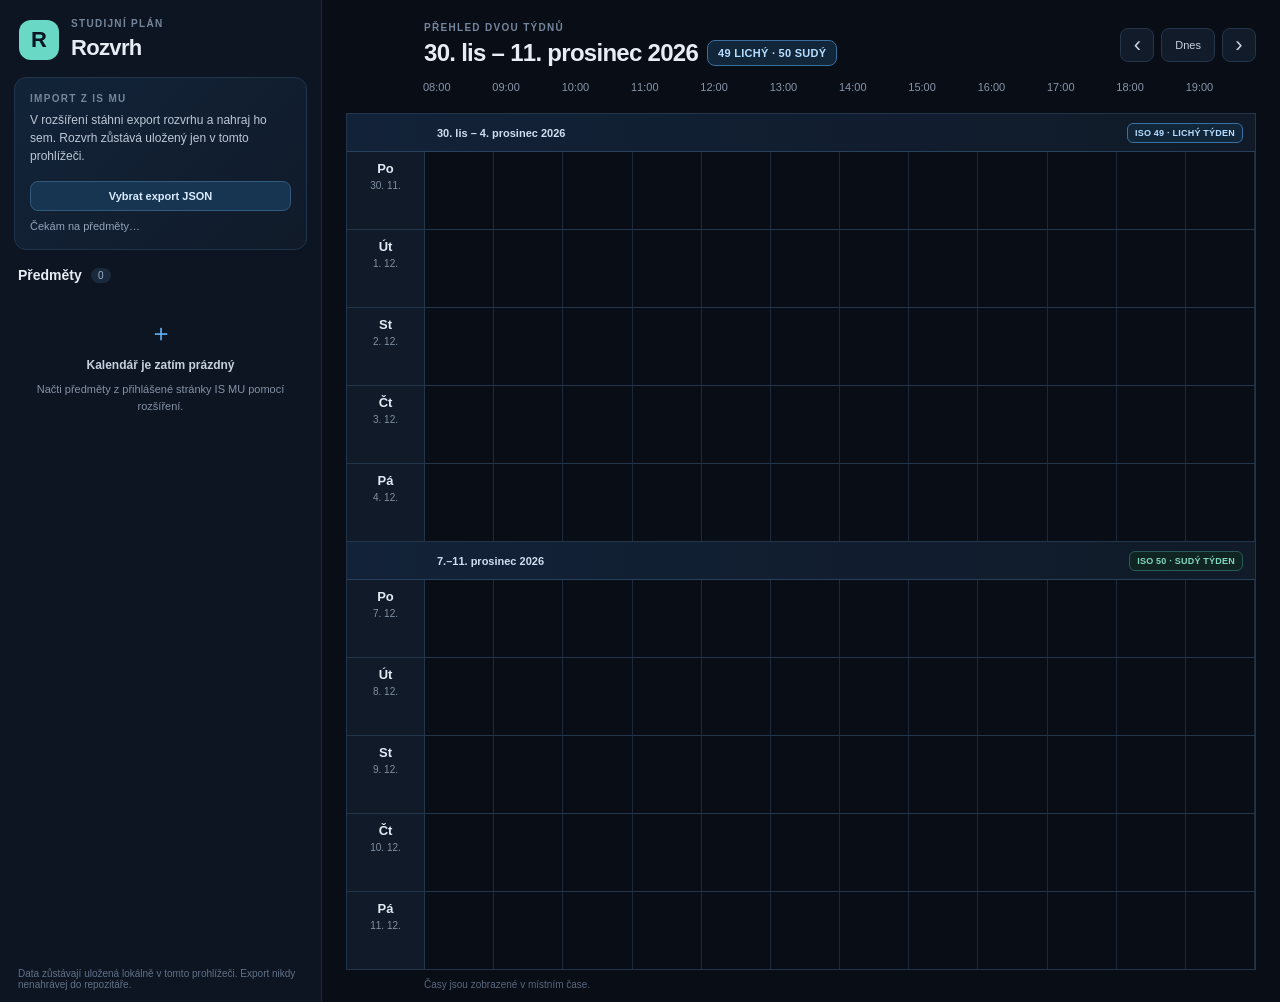
==== index.html @ 881a57d6 "Add files via upload" ====
<!doctype html>
<html lang="cs">
  <head>
    <meta charset="utf-8">
    <meta name="viewport" content="width=device-width, initial-scale=1">
    <meta name="theme-color" content="#0b1220">
    <title>Rozvrh předmětů</title>
    <link rel="stylesheet" href="./styles.css">
  </head>
  <body>
    <div class="app-shell">
      <aside class="sidebar">
        <header class="brand">
          <div class="brand-mark" aria-hidden="true">R</div>
          <div>
            <p class="eyebrow">STUDIJNÍ PLÁN</p>
            <h1>Rozvrh</h1>
          </div>
        </header>

        <section class="import-card">
          <p class="eyebrow">IMPORT Z IS MU</p>
          <p>V rozšíření stáhni export rozvrhu a nahraj ho sem. Rozvrh zůstává uložený jen v tomto prohlížeči.</p>
          <input id="courses-file" type="file" accept=".json,application/json" hidden>
          <button id="import-file-button" class="import-file-button" type="button">Vybrat export JSON</button>
          <button id="clear-data-button" class="clear-data-button" type="button" hidden>Smazat uložený rozvrh</button>
          <div class="sync-status" id="sync-status" role="status">Čekám na předměty…</div>
        </section>

        <div class="course-heading">
          <h2>Předměty</h2>
          <span id="course-count" class="count-badge">0</span>
        </div>
        <div id="course-list" class="course-list"></div>
        <div id="empty-state" class="empty-state">
          <div class="empty-icon" aria-hidden="true">＋</div>
          <strong>Kalendář je zatím prázdný</strong>
          <span>Načti předměty z přihlášené stránky IS MU pomocí rozšíření a nahraj export JSON.</span>
        </div>
        <footer class="sidebar-footer">
          Data zůstávají uložená lokálně v tomto prohlížeči. Export nikdy nenahrávej do repozitáře.
        </footer>
      </aside>

      <main class="main-panel">
        <header class="calendar-header">
          <div>
            <p class="eyebrow" id="week-label">PŘEHLED DVOU TÝDNŮ</p>
            <div class="week-title-row">
              <h2 id="week-title">Tento týden</h2>
              <span id="week-parity" class="week-parity" role="status" aria-live="polite"></span>
            </div>
          </div>
          <div class="calendar-controls">
            <button class="icon-button" id="previous-week" aria-label="Předchozí týden">‹</button>
            <button class="today-button" id="today-button">Dnes</button>
            <button class="icon-button" id="next-week" aria-label="Další týden">›</button>
          </div>
        </header>

        <div class="calendar-scroll">
          <div class="time-header">
            <div class="day-gutter"></div>
            <div id="time-labels" class="time-labels"></div>
          </div>
          <section id="calendar" class="calendar" aria-label="Týdenní kalendář"></section>
        </div>
        <div id="calendar-empty" class="calendar-empty">
          <div class="empty-calendar-icon" aria-hidden="true">▦</div>
          <strong>Vyber seminární skupinu</strong>
          <span>Skupiny jednotlivých předmětů najdeš v levém panelu. Kliknutím se zobrazí v rozvrhu.</span>
        </div>
        <div class="timezone-note">Časy jsou zobrazené v místním čase.</div>
      </main>
    </div>
    <dialog id="color-picker-dialog" class="color-picker-dialog" aria-labelledby="color-picker-heading">
      <form method="dialog" class="color-picker-form">
        <div class="color-picker-heading">
          <div>
            <p class="eyebrow">BARVA PŘEDMĚTU</p>
            <h2 id="color-picker-heading">Vlastní barva</h2>
          </div>
          <button class="color-picker-close" type="submit" aria-label="Zavřít výběr barvy">×</button>
        </div>
        <p id="color-picker-course" class="color-picker-course"></p>
        <div class="color-picker-fields">
          <label class="color-picker-field color-picker-color-label" for="color-picker-input">
            RGB
            <input id="color-picker-input" class="color-picker-input" type="color" value="#62adff">
          </label>
          <label class="color-picker-field color-picker-hex-label" for="color-picker-value">
            HEX
            <input id="color-picker-value" class="color-picker-value" type="text" value="#62ADFF" maxlength="7" spellcheck="false" autocomplete="off">
          </label>
        </div>
        <button id="color-picker-unique" class="color-picker-unique" type="button">Nová unikátní barva</button>
      </form>
    </dialog>
    <script src="./app.js"></script>
  </body>
</html>
---- styles.css ----
:root {
  color-scheme: dark;
  font-family: Inter, "Segoe UI", Arial, sans-serif;
  background: #080d16;
  color: #e8edf5;
  font-synthesis: none;
  --muted: #8592a6;
  --line: #1c2a3d;
  --blue: #62adff;
  --lane-height: 78px;
}

* { box-sizing: border-box; }

body { margin: 0; min-width: 850px; min-height: 100vh; }
button, a { font: inherit; }

.app-shell { display: flex; min-height: 100vh; }
.sidebar {
  width: 322px;
  flex: 0 0 322px;
  min-height: 100vh;
  padding: 18px 14px 12px;
  display: flex;
  flex-direction: column;
  background: #0d1522;
  border-right: 1px solid #1c2a3d;
}
.brand { display: flex; align-items: center; gap: 12px; padding: 0 5px 16px; }
.brand-mark {
  width: 40px; height: 40px; display: grid; place-items: center;
  border-radius: 12px; color: #081523; background: #69d8c5;
  font-size: 22px; font-weight: 800;
}
.eyebrow { margin: 0 0 6px; color: #75869c; font-size: 10px; font-weight: 750; letter-spacing: .13em; }
.brand h1, .calendar-header h2 { margin: 0; font-size: 22px; letter-spacing: -.03em; }
.import-card {
  padding: 15px 15px 12px;
  border: 1px solid #20344b;
  border-radius: 12px;
  background: linear-gradient(135deg, #122439, #101a29);
}
.import-card p:not(.eyebrow) { margin: 7px 0 11px; color: #bdc8d7; font-size: 12px; line-height: 1.5; }
.import-card a { color: #73b9ff; font-size: 12px; text-decoration: none; }
.import-card a:hover { text-decoration: underline; }
.import-file-button, .clear-data-button {
  width: 100%;
  margin-top: 5px;
  padding: 8px 10px;
  border: 1px solid #315a7c;
  border-radius: 8px;
  background: #173451;
  color: #d9ecff;
  cursor: pointer;
  font-size: 11px;
  font-weight: 650;
}
.import-file-button:hover { background: #20476c; }
.clear-data-button { border-color: #583a43; background: #2b1e28; color: #ffc1c1; }
.clear-data-button:hover { background: #43242e; }
.sync-status { min-height: 17px; margin-top: 9px; color: #94a3b8; font-size: 11px; }
.sync-status.success { color: #72d7b5; }
.sync-status.error { color: #ff9b9b; }
.course-heading { display: flex; align-items: center; gap: 9px; margin: 17px 4px 8px; }
.course-heading h2 { margin: 0; font-size: 14px; font-weight: 650; }
.count-badge { min-width: 20px; padding: 2px 6px; border-radius: 9px; background: #1a2a3c; color: #9bb0c9; text-align: center; font-size: 10px; }
.course-list { display: flex; flex-direction: column; gap: 7px; overflow-y: auto; }
.course-group { padding: 7px 8px 6px; border: 1px solid #1e2c3e; border-left: 2px solid color-mix(in srgb, var(--course-color) 80%, white); border-radius: 9px; background: #111b29; }
.course-title { display: flex; width: 100%; gap: 6px; align-items: baseline; margin: 0; padding: 0 0 6px; cursor: pointer; }
.course-title:hover .course-name { color: #fff; }
.course-title:focus-visible { outline: 2px solid #75c1ff; outline-offset: 2px; border-radius: 3px; }
.course-details[hidden], .group-choices[hidden] { display: none !important; }
.course-color-dot { width: 12px; height: 12px; flex: 0 0 12px; padding: 0; border: 0; border-radius: 50%; background: var(--course-color); box-shadow: 0 0 9px color-mix(in srgb, var(--course-color) 45%, transparent); cursor: pointer; }
.course-color-dot:hover { transform: scale(1.2); }
.course-color-dot:focus-visible { outline: 2px solid #d8eaff; outline-offset: 2px; }
.color-picker-dialog {
  width: min(360px, calc(100vw - 32px));
  padding: 0;
  overflow: hidden;
  border: 1px solid #29405a;
  border-radius: 14px;
  background: #0d1522;
  color: #e8edf5;
  box-shadow: 0 18px 60px #000b;
}
.color-picker-dialog::backdrop { background: #030812bb; backdrop-filter: blur(3px); }
.color-picker-form { padding: 18px; }
.color-picker-heading { display: flex; align-items: flex-start; justify-content: space-between; }
.color-picker-heading .eyebrow { margin-bottom: 5px; }
.color-picker-heading h2 { margin: 0; font-size: 18px; }
.color-picker-close { width: 30px; height: 30px; border: 1px solid #2a3c52; border-radius: 8px; background: #111b29; color: #bac8d9; cursor: pointer; font-size: 20px; line-height: 1; }
.color-picker-close:hover { border-color: #62adff; color: #fff; }
.color-picker-course { margin: 12px 0 16px; overflow-wrap: anywhere; color: #aebdd0; font-size: 11px; }
.color-picker-fields { display: grid; grid-template-columns: 1fr 1fr; gap: 12px; align-items: end; }
.color-picker-field { display: flex; min-width: 0; flex-direction: column; gap: 6px; margin: 10px 0 0; color: #aebdd0; font-size: 10px; font-weight: 700; letter-spacing: .06em; }
.color-picker-input { display: block; width: 100%; height: 40px; padding: 4px; border: 1px solid #2a3c52; border-radius: 8px; background: #111b29; cursor: pointer; }
.color-picker-value { width: 100%; height: 40px; padding: 9px 10px; border: 1px solid #2a3c52; border-radius: 8px; background: #111b29; color: #e8edf5; font: 12px ui-monospace, Consolas, monospace; text-transform: uppercase; }
.color-picker-value:focus, .color-picker-input:focus-visible { outline: 2px solid #62adff; outline-offset: 2px; }
.color-picker-unique { width: 100%; margin-top: 14px; padding: 9px 12px; border: 1px solid #294b64; border-radius: 8px; background: linear-gradient(135deg, #122439, #101a29); color: #9dd9ff; cursor: pointer; font-size: 11px; font-weight: 700; transition: border-color .15s ease, background .15s ease, color .15s ease; }
.color-picker-unique:hover { border-color: #62adff; background: #172a3c; color: #e8f4ff; }
.course-code { color: #73b9ff; font-size: 11px; font-weight: 700; white-space: nowrap; }
.course-name { overflow: hidden; color: #e3eaf3; font-size: 11px; text-overflow: ellipsis; white-space: nowrap; }
.selected-group-label { overflow: hidden; margin-left: auto; color: color-mix(in srgb, var(--course-color) 72%, white); font-size: 9px; text-overflow: ellipsis; white-space: nowrap; }
.group-choices { display: flex; flex-direction: column; gap: 4px; }
.show-groups-button { margin-top: 8px; padding: 2px 0; border: 0; background: transparent; color: #82bfff; cursor: pointer; font-size: 10px; }
.show-groups-button:hover { color: #c2e2ff; text-decoration: underline; }
.group-chip {
  display: flex; width: 100%; min-height: 0; flex-direction: column; align-items: flex-start; gap: 3px;
  padding: 6px 8px; overflow: hidden;
  border: 1px solid #2a3c52; border-left: 2px solid color-mix(in srgb, var(--course-color) 74%, white); border-radius: 9px; background: #172538;
  color: #b9c6d7; cursor: pointer; text-align: left;
  transition: background .15s ease, border-color .15s ease, transform .15s ease;
}
.group-chip:hover { transform: translateY(-1px); border-color: color-mix(in srgb, var(--course-color) 78%, white); background: #1c3550; }
.group-chip.selected { border-color: color-mix(in srgb, var(--course-color) 78%, white); background: color-mix(in srgb, var(--course-color) 24%, #111b29); color: #f0f6ff; box-shadow: 0 0 0 1px color-mix(in srgb, var(--course-color) 35%, transparent); }
.group-chip-label { max-width: 100%; overflow: hidden; color: #e4edf8; font-size: 10px; font-weight: 700; text-overflow: ellipsis; white-space: nowrap; }
.group-chip-code { max-width: 100%; overflow: hidden; color: color-mix(in srgb, var(--course-color) 70%, white); font-size: 9px; text-overflow: ellipsis; white-space: nowrap; }
.group-chip-schedule { max-width: 100%; overflow: hidden; color: #9fb0c5; font-size: 9px; line-height: 1.2; text-overflow: ellipsis; }
.group-chip-frequency { color: #9ab1c9; font-size: 8px; font-weight: 650; }
.group-chip-instructor { max-width: 100%; overflow: hidden; color: color-mix(in srgb, var(--course-color) 66%, white); font-size: 9px; text-overflow: ellipsis; white-space: nowrap; }
.group-chip:focus-visible, button:focus-visible, a:focus-visible { outline: 2px solid #75c1ff; outline-offset: 2px; }
.empty-state { display: flex; flex-direction: column; align-items: center; gap: 9px; padding: 26px 14px; color: var(--muted); text-align: center; }
.empty-state strong { color: #c6d0de; font-size: 12px; }
.empty-state span { font-size: 11px; line-height: 1.5; }
.empty-icon { color: #65b8ff; font-size: 24px; }
.sidebar-footer { margin-top: auto; padding: 18px 4px 0; color: #617087; font-size: 10px; }

.main-panel { min-width: 0; flex: 1; padding: 22px 24px 12px; position: relative; }
.calendar-header { display: flex; justify-content: space-between; align-items: center; margin: 0 0 14px 78px; }
.calendar-header h2 { font-size: 24px; }
.week-title-row { display: flex; align-items: center; gap: 9px; }
.week-parity { padding: 6px 10px; border: 1px solid #3970a0; border-radius: 8px; background: #12263a; color: #b6dcff; font-size: 11px; font-weight: 800; letter-spacing: .025em; white-space: nowrap; }
.week-parity[data-parity="even"] { border-color: #285b58; background: #102521; color: #81d7c0; }
.week-section-heading { display: flex; min-height: 38px; align-items: center; justify-content: space-between; gap: 10px; padding: 6px 12px 6px 90px; border-bottom: 1px solid #29405a; background: linear-gradient(90deg, #122238, #101a28); }
.week-section-range { color: #cfdeef; font-size: 11px; font-weight: 700; }
.week-section-parity { padding: 4px 7px; border: 1px solid #3970a0; border-radius: 6px; background: #12263a; color: #b6dcff; font-size: 9px; font-weight: 800; letter-spacing: .025em; white-space: nowrap; }
.week-section-parity[data-parity="even"] { border-color: #285b58; background: #102521; color: #81d7c0; }
.semester-start-badge { padding: 4px 7px; border: 1px solid #725b32; border-radius: 6px; background: #292113; color: #f4cc78; font-size: 9px; font-weight: 750; white-space: nowrap; }
.calendar-controls { display: flex; align-items: center; gap: 7px; }
.icon-button, .today-button {
  height: 34px; border: 1px solid #25354a; border-radius: 8px;
  background: #111b29; color: #c9d4e2; cursor: pointer;
}
.icon-button { width: 34px; font-size: 22px; line-height: 1; }
.today-button { padding: 0 13px; font-size: 11px; }
.icon-button:hover, .today-button:hover { border-color: #4d9fe9; color: white; }
.calendar-scroll { overflow-x: auto; }
.time-header, .calendar { min-width: 700px; }
.time-header { display: grid; grid-template-columns: 78px 1fr; }
.day-gutter { height: 32px; }
.time-labels { display: grid; grid-template-columns: repeat(12, minmax(0, 1fr)); }
.time-label { position: relative; color: #8897aa; font-size: 11px; transform: translateX(-1px); }
.calendar { border: 1px solid #22354b; border-bottom: 0; }
.day-row { display: grid; grid-template-columns: 78px minmax(0, 1fr); }
.day-label {
  padding: 9px 6px; border-right: 1px solid #22354b; border-bottom: 1px solid #22354b;
  background: #101a28; text-align: center;
}
.day-label .day-name { display: block; margin: 0 0 4px; color: #e1e9f3; font-size: 13px; font-weight: 650; }
.day-label .day-date { display: block; color: #8291a5; font-size: 10px; }
.day-label.today .day-name { color: #73bdff; }
.day-track {
  position: relative; min-width: 0;
  border-bottom: 1px solid #22354b;
  background-image: repeating-linear-gradient(to right, transparent 0, transparent calc(100% / 12 - 1px), #1b2a3c calc(100% / 12 - 1px), #1b2a3c calc(100% / 12));
}
.group-marker { position: absolute; z-index: 2; max-width: 140px; padding: 2px 5px; overflow: hidden; border: 1px solid color-mix(in srgb, var(--course-color) 85%, white); border-radius: 4px; background: color-mix(in srgb, var(--course-color) 30%, #080d16); color: color-mix(in srgb, var(--course-color) 60%, white); cursor: pointer; font-size: 8px; font-weight: 700; line-height: 1.1; text-overflow: ellipsis; white-space: nowrap; transform: translateX(3px); }
.group-marker:hover { z-index: 5; border-color: color-mix(in srgb, var(--course-color) 70%, white); background: color-mix(in srgb, var(--course-color) 48%, #080d16); }
.event-card {
  position: absolute; z-index: 1; min-width: 30px; min-height: calc(var(--lane-height) - 10px); padding: 6px 7px;
  overflow: visible; border: 1px solid #3e88c4; border-radius: 8px;
  border-color: color-mix(in srgb, var(--course-color) 64%, #26354a);
  background: color-mix(in srgb, var(--course-color) 34%, #080d16); color: #e8f4ff; box-shadow: 0 4px 12px #0005;
}
.event-card:hover { border-color: color-mix(in srgb, var(--course-color) 76%, white); background: color-mix(in srgb, var(--course-color) 42%, #080d16); }
.event-code { display: inline-block; max-width: 100%; padding: 3px 6px; overflow-wrap: anywhere; border: 1px solid color-mix(in srgb, var(--course-color) 72%, white); border-radius: 5px; background: color-mix(in srgb, var(--course-color) 24%, #080d16); color: color-mix(in srgb, var(--course-color) 58%, white); font-size: 10px; font-weight: 700; white-space: normal; }
.event-name { display: block; margin: 4px 0; overflow-wrap: anywhere; font-size: 11px; font-weight: 600; line-height: 1.25; white-space: normal; }
.event-meta { display: block; overflow-wrap: anywhere; color: #b7cce0; font-size: 10px; line-height: 1.25; white-space: normal; }
.event-meta[href] { color: #b7cce0; text-decoration: none; }
.event-meta[href]:hover, .event-meta[href]:focus-visible { text-decoration: underline; }
.event-card:hover, .event-card:focus { z-index: 4; border-color: color-mix(in srgb, var(--course-color) 76%, white); background: color-mix(in srgb, var(--course-color) 42%, #080d16); }
.event-card:focus { outline: 2px solid #75c1ff; outline-offset: 2px; }
.event-popover {
  position: fixed;
  z-index: 20;
  width: min(340px, calc(100vw - 24px));
  max-height: calc(100vh - 24px);
  overflow-y: auto;
  padding: 10px 12px;
  border: 1px solid color-mix(in srgb, var(--course-color) 74%, white);
  border-radius: 9px;
  background: color-mix(in srgb, var(--course-color) 28%, #0d1522);
  color: #e8f4ff;
  box-shadow: 0 8px 26px #000b;
  pointer-events: none;
}
.event-popover-code, .event-popover-title, .event-popover-detail {
  overflow-wrap: anywhere;
  white-space: normal;
}
.event-popover-code {
  margin-bottom: 5px;
  color: color-mix(in srgb, var(--course-color) 58%, white);
  font-size: 11px;
  font-weight: 700;
}
.event-popover-title {
  margin-bottom: 7px;
  color: #f0f6ff;
  font-size: 12px;
  font-weight: 650;
}
.event-popover-detail {
  margin-top: 3px;
  color: #b7cce0;
  font-size: 10px;
  line-height: 1.35;
}
.calendar-empty { display: none; position: absolute; top: 49%; left: 50%; width: min(380px, 80%); transform: translate(-50%, -50%); flex-direction: column; align-items: center; gap: 10px; color: #8392a6; text-align: center; pointer-events: none; }
.calendar-empty.visible { display: flex; }
.calendar-empty strong { color: #ced8e5; font-size: 14px; }
.calendar-empty span { font-size: 12px; line-height: 1.6; }
.empty-calendar-icon { color: #5caaf0; font-size: 30px; }
.timezone-note { margin: 9px 0 0 78px; color: #59687d; font-size: 10px; }

@media (max-width: 1000px) {
  .sidebar { width: 286px; flex-basis: 286px; }
  .main-panel { padding-right: 18px; padding-left: 18px; }
}
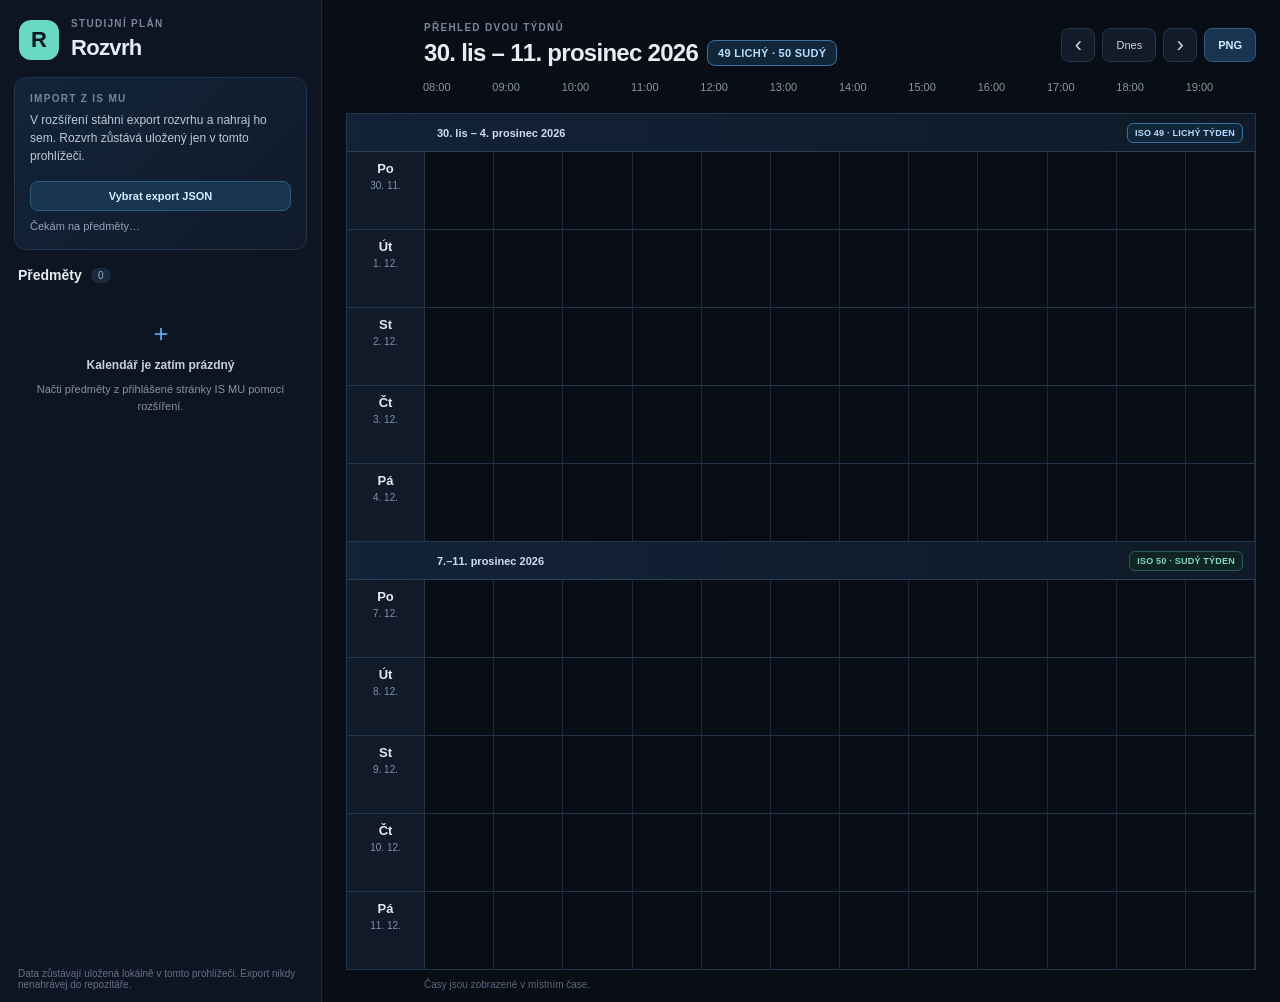
==== commit d7e9c2ef: "Add files via upload" ====
--- a/index.html
+++ b/index.html
@@ -55,6 +55,7 @@
             <button class="icon-button" id="previous-week" aria-label="Předchozí týden">‹</button>
             <button class="today-button" id="today-button">Dnes</button>
             <button class="icon-button" id="next-week" aria-label="Další týden">›</button>
+            <button class="today-button export-png-button" id="export-png" type="button">PNG</button>
           </div>
         </header>
 
--- a/styles.css
+++ b/styles.css
@@ -144,6 +144,9 @@
 .icon-button { width: 34px; font-size: 22px; line-height: 1; }
 .today-button { padding: 0 13px; font-size: 11px; }
 .icon-button:hover, .today-button:hover { border-color: #4d9fe9; color: white; }
+.export-png-button { border-color: #315a7c; background: #173451; color: #d9ecff; font-weight: 700; }
+.export-png-button:hover { background: #20476c; }
+.export-png-button:disabled { opacity: .6; cursor: wait; }
 .calendar-scroll { overflow-x: auto; }
 .time-header, .calendar { min-width: 700px; }
 .time-header { display: grid; grid-template-columns: 78px 1fr; }
